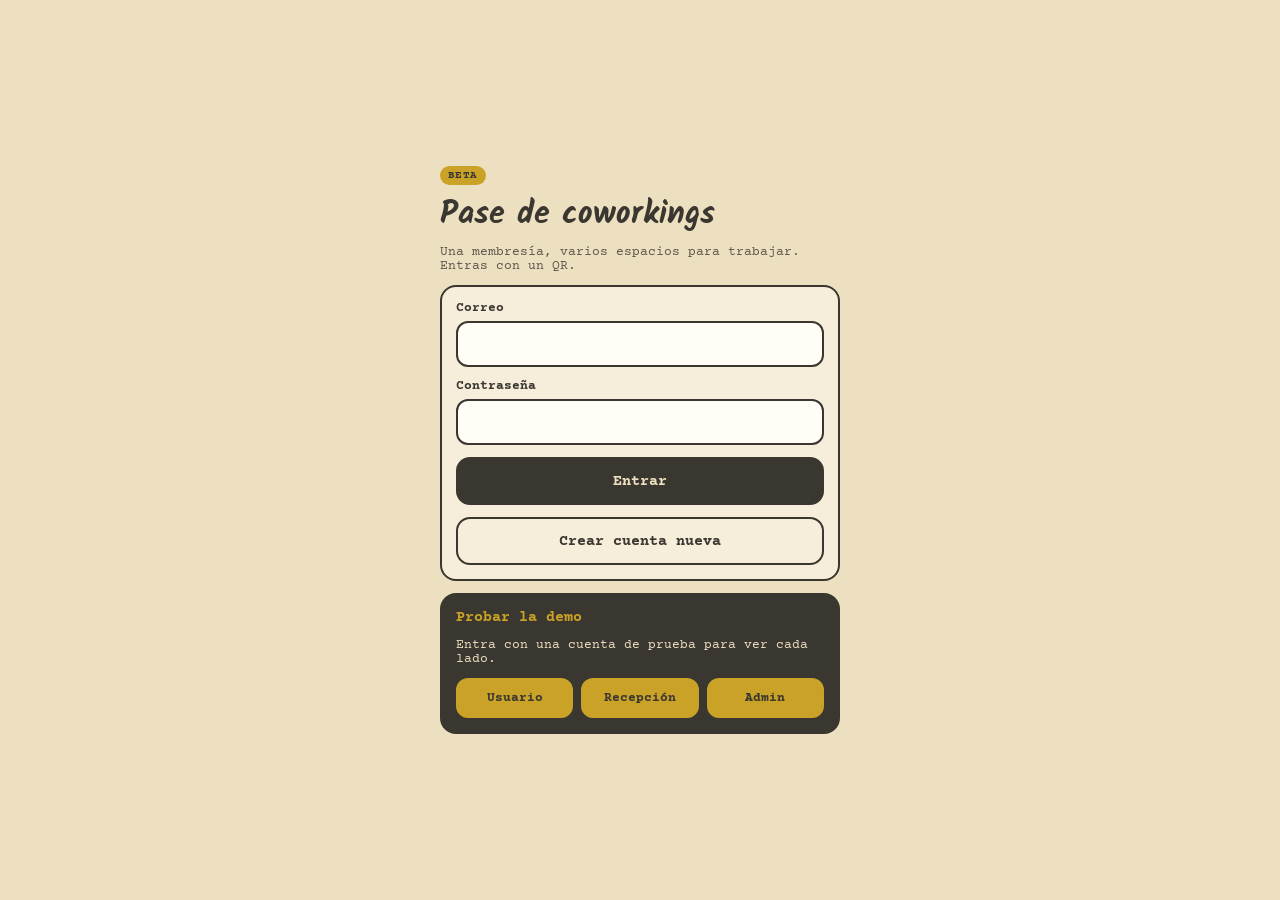
==== pase-coworkings/index.html @ 9e1a9e16 "Pase de coworkings: beta web (app, recepción y panel) Co-Authored-By: Claude Opus 5.5 <noreply@anthr" ====
<!doctype html>
<html lang="es">
<head>
  <meta charset="utf-8" />
  <meta name="viewport" content="width=device-width, initial-scale=1, viewport-fit=cover" />
  <meta name="theme-color" content="#3A3630" />
  <meta name="robots" content="noindex" />
  <title>Pase de coworkings · beta</title>
  <link rel="manifest" href="./manifest.webmanifest" />
  <link rel="icon" href="./icon.svg" type="image/svg+xml" />
  <link rel="apple-touch-icon" href="./icon-192.png" />
  <meta name="apple-mobile-web-app-capable" content="yes" />
  <link rel="preconnect" href="https://fonts.googleapis.com" />
  <link href="https://fonts.googleapis.com/css2?family=Courier+Prime:wght@400;700&family=Kalam:wght@400;700&display=swap" rel="stylesheet" />
  <script type="module" crossorigin src="/pase-coworkings/assets/index-Cu_GI__U.js"></script>
  <link rel="stylesheet" crossorigin href="/pase-coworkings/assets/index-BwUBbrNF.css">
</head>
<body>
  <div id="root"></div>
</body>
</html>
---- pase-coworkings/assets/index-BwUBbrNF.css ----
.leaflet-pane,.leaflet-tile,.leaflet-marker-icon,.leaflet-marker-shadow,.leaflet-tile-container,.leaflet-pane>svg,.leaflet-pane>canvas,.leaflet-zoom-box,.leaflet-image-layer,.leaflet-layer{position:absolute;left:0;top:0}.leaflet-container{overflow:hidden}.leaflet-tile,.leaflet-marker-icon,.leaflet-marker-shadow{-webkit-user-select:none;-moz-user-select:none;user-select:none;-webkit-user-drag:none}.leaflet-tile::selection{background:transparent}.leaflet-safari .leaflet-tile{image-rendering:-webkit-optimize-contrast}.leaflet-safari .leaflet-tile-container{width:1600px;height:1600px;-webkit-transform-origin:0 0}.leaflet-marker-icon,.leaflet-marker-shadow{display:block}.leaflet-container .leaflet-overlay-pane svg{max-width:none!important;max-height:none!important}.leaflet-container .leaflet-marker-pane img,.leaflet-container .leaflet-shadow-pane img,.leaflet-container .leaflet-tile-pane img,.leaflet-container img.leaflet-image-layer,.leaflet-container .leaflet-tile{max-width:none!important;max-height:none!important;width:auto;padding:0}.leaflet-container img.leaflet-tile{mix-blend-mode:plus-lighter}.leaflet-container.leaflet-touch-zoom{-ms-touch-action:pan-x pan-y;touch-action:pan-x pan-y}.leaflet-container.leaflet-touch-drag{-ms-touch-action:pinch-zoom;touch-action:none;touch-action:pinch-zoom}.leaflet-container.leaflet-touch-drag.leaflet-touch-zoom{-ms-touch-action:none;touch-action:none}.leaflet-container{-webkit-tap-highlight-color:transparent}.leaflet-container a{-webkit-tap-highlight-color:rgba(51,181,229,.4)}.leaflet-tile{filter:inherit;visibility:hidden}.leaflet-tile-loaded{visibility:inherit}.leaflet-zoom-box{width:0;height:0;-moz-box-sizing:border-box;box-sizing:border-box;z-index:800}.leaflet-overlay-pane svg{-moz-user-select:none}.leaflet-pane{z-index:400}.leaflet-tile-pane{z-index:200}.leaflet-overlay-pane{z-index:400}.leaflet-shadow-pane{z-index:500}.leaflet-marker-pane{z-index:600}.leaflet-tooltip-pane{z-index:650}.leaflet-popup-pane{z-index:700}.leaflet-map-pane canvas{z-index:100}.leaflet-map-pane svg{z-index:200}.leaflet-vml-shape{width:1px;height:1px}.lvml{behavior:url(#default#VML);display:inline-block;position:absolute}.leaflet-control{position:relative;z-index:800;pointer-events:visiblePainted;pointer-events:auto}.leaflet-top,.leaflet-bottom{position:absolute;z-index:1000;pointer-events:none}.leaflet-top{top:0}.leaflet-right{right:0}.leaflet-bottom{bottom:0}.leaflet-left{left:0}.leaflet-control{float:left;clear:both}.leaflet-right .leaflet-control{float:right}.leaflet-top .leaflet-control{margin-top:10px}.leaflet-bottom .leaflet-control{margin-bottom:10px}.leaflet-left .leaflet-control{margin-left:10px}.leaflet-right .leaflet-control{margin-right:10px}.leaflet-fade-anim .leaflet-popup{opacity:0;-webkit-transition:opacity .2s linear;-moz-transition:opacity .2s linear;transition:opacity .2s linear}.leaflet-fade-anim .leaflet-map-pane .leaflet-popup{opacity:1}.leaflet-zoom-animated{-webkit-transform-origin:0 0;-ms-transform-origin:0 0;transform-origin:0 0}svg.leaflet-zoom-animated{will-change:transform}.leaflet-zoom-anim .leaflet-zoom-animated{-webkit-transition:-webkit-transform .25s cubic-bezier(0,0,.25,1);-moz-transition:-moz-transform .25s cubic-bezier(0,0,.25,1);transition:transform .25s cubic-bezier(0,0,.25,1)}.leaflet-zoom-anim .leaflet-tile,.leaflet-pan-anim .leaflet-tile{-webkit-transition:none;-moz-transition:none;transition:none}.leaflet-zoom-anim .leaflet-zoom-hide{visibility:hidden}.leaflet-interactive{cursor:pointer}.leaflet-grab{cursor:-webkit-grab;cursor:-moz-grab;cursor:grab}.leaflet-crosshair,.leaflet-crosshair .leaflet-interactive{cursor:crosshair}.leaflet-popup-pane,.leaflet-control{cursor:auto}.leaflet-dragging .leaflet-grab,.leaflet-dragging .leaflet-grab .leaflet-interactive,.leaflet-dragging .leaflet-marker-draggable{cursor:move;cursor:-webkit-grabbing;cursor:-moz-grabbing;cursor:grabbing}.leaflet-marker-icon,.leaflet-marker-shadow,.leaflet-image-layer,.leaflet-pane>svg path,.leaflet-tile-container{pointer-events:none}.leaflet-marker-icon.leaflet-interactive,.leaflet-image-layer.leaflet-interactive,.leaflet-pane>svg path.leaflet-interactive,svg.leaflet-image-layer.leaflet-interactive path{pointer-events:visiblePainted;pointer-events:auto}.leaflet-container{background:#ddd;outline-offset:1px}.leaflet-container a{color:#0078a8}.leaflet-zoom-box{border:2px dotted #38f;background:#ffffff80}.leaflet-container{font-family:Helvetica Neue,Arial,Helvetica,sans-serif;font-size:12px;font-size:.75rem;line-height:1.5}.leaflet-bar{box-shadow:0 1px 5px #000000a6;border-radius:4px}.leaflet-bar a{background-color:#fff;border-bottom:1px solid #ccc;width:26px;height:26px;line-height:26px;display:block;text-align:center;text-decoration:none;color:#000}.leaflet-bar a,.leaflet-control-layers-toggle{background-position:50% 50%;background-repeat:no-repeat;display:block}.leaflet-bar a:hover,.leaflet-bar a:focus{background-color:#f4f4f4}.leaflet-bar a:first-child{border-top-left-radius:4px;border-top-right-radius:4px}.leaflet-bar a:last-child{border-bottom-left-radius:4px;border-bottom-right-radius:4px;border-bottom:none}.leaflet-bar a.leaflet-disabled{cursor:default;background-color:#f4f4f4;color:#bbb}.leaflet-touch .leaflet-bar a{width:30px;height:30px;line-height:30px}.leaflet-touch .leaflet-bar a:first-child{border-top-left-radius:2px;border-top-right-radius:2px}.leaflet-touch .leaflet-bar a:last-child{border-bottom-left-radius:2px;border-bottom-right-radius:2px}.leaflet-control-zoom-in,.leaflet-control-zoom-out{font:700 18px Lucida Console,Monaco,monospace;text-indent:1px}.leaflet-touch .leaflet-control-zoom-in,.leaflet-touch .leaflet-control-zoom-out{font-size:22px}.leaflet-control-layers{box-shadow:0 1px 5px #0006;background:#fff;border-radius:5px}.leaflet-control-layers-toggle{background-image:url([data-uri]);width:36px;height:36px}.leaflet-retina .leaflet-control-layers-toggle{background-image:url([data-uri]);background-size:26px 26px}.leaflet-touch .leaflet-control-layers-toggle{width:44px;height:44px}.leaflet-control-layers .leaflet-control-layers-list,.leaflet-control-layers-expanded .leaflet-control-layers-toggle{display:none}.leaflet-control-layers-expanded .leaflet-control-layers-list{display:block;position:relative}.leaflet-control-layers-expanded{padding:6px 10px 6px 6px;color:#333;background:#fff}.leaflet-control-layers-scrollbar{overflow-y:scroll;overflow-x:hidden;padding-right:5px}.leaflet-control-layers-selector{margin-top:2px;position:relative;top:1px}.leaflet-control-layers label{display:block;font-size:13px;font-size:1.08333em}.leaflet-control-layers-separator{height:0;border-top:1px solid #ddd;margin:5px -10px 5px -6px}.leaflet-default-icon-path{background-image:url([data-uri])}.leaflet-container .leaflet-control-attribution{background:#fff;background:#fffc;margin:0}.leaflet-control-attribution,.leaflet-control-scale-line{padding:0 5px;color:#333;line-height:1.4}.leaflet-control-attribution a{text-decoration:none}.leaflet-control-attribution a:hover,.leaflet-control-attribution a:focus{text-decoration:underline}.leaflet-attribution-flag{display:inline!important;vertical-align:baseline!important;width:1em;height:.6669em}.leaflet-left .leaflet-control-scale{margin-left:5px}.leaflet-bottom .leaflet-control-scale{margin-bottom:5px}.leaflet-control-scale-line{border:2px solid #777;border-top:none;line-height:1.1;padding:2px 5px 1px;white-space:nowrap;-moz-box-sizing:border-box;box-sizing:border-box;background:#fffc;text-shadow:1px 1px #fff}.leaflet-control-scale-line:not(:first-child){border-top:2px solid #777;border-bottom:none;margin-top:-2px}.leaflet-control-scale-line:not(:first-child):not(:last-child){border-bottom:2px solid #777}.leaflet-touch .leaflet-control-attribution,.leaflet-touch .leaflet-control-layers,.leaflet-touch .leaflet-bar{box-shadow:none}.leaflet-touch .leaflet-control-layers,.leaflet-touch .leaflet-bar{border:2px solid rgba(0,0,0,.2);background-clip:padding-box}.leaflet-popup{position:absolute;text-align:center;margin-bottom:20px}.leaflet-popup-content-wrapper{padding:1px;text-align:left;border-radius:12px}.leaflet-popup-content{margin:13px 24px 13px 20px;line-height:1.3;font-size:13px;font-size:1.08333em;min-height:1px}.leaflet-popup-content p{margin:1.3em 0}.leaflet-popup-tip-container{width:40px;height:20px;position:absolute;left:50%;margin-top:-1px;margin-left:-20px;overflow:hidden;pointer-events:none}.leaflet-popup-tip{width:17px;height:17px;padding:1px;margin:-10px auto 0;pointer-events:auto;-webkit-transform:rotate(45deg);-moz-transform:rotate(45deg);-ms-transform:rotate(45deg);transform:rotate(45deg)}.leaflet-popup-content-wrapper,.leaflet-popup-tip{background:#fff;color:#333;box-shadow:0 3px 14px #0006}.leaflet-container a.leaflet-popup-close-button{position:absolute;top:0;right:0;border:none;text-align:center;width:24px;height:24px;font:16px/24px Tahoma,Verdana,sans-serif;color:#757575;text-decoration:none;background:transparent}.leaflet-container a.leaflet-popup-close-button:hover,.leaflet-container a.leaflet-popup-close-button:focus{color:#585858}.leaflet-popup-scrolled{overflow:auto}.leaflet-oldie .leaflet-popup-content-wrapper{-ms-zoom:1}.leaflet-oldie .leaflet-popup-tip{width:24px;margin:0 auto;-ms-filter:"progid:DXImageTransform.Microsoft.Matrix(M11=0.70710678, M12=0.70710678, M21=-0.70710678, M22=0.70710678)";filter:progid:DXImageTransform.Microsoft.Matrix(M11=.70710678,M12=.70710678,M21=-.70710678,M22=.70710678)}.leaflet-oldie .leaflet-control-zoom,.leaflet-oldie .leaflet-control-layers,.leaflet-oldie .leaflet-popup-content-wrapper,.leaflet-oldie .leaflet-popup-tip{border:1px solid #999}.leaflet-div-icon{background:#fff;border:1px solid #666}.leaflet-tooltip{position:absolute;padding:6px;background-color:#fff;border:1px solid #fff;border-radius:3px;color:#222;white-space:nowrap;-webkit-user-select:none;-moz-user-select:none;-ms-user-select:none;user-select:none;pointer-events:none;box-shadow:0 1px 3px #0006}.leaflet-tooltip.leaflet-interactive{cursor:pointer;pointer-events:auto}.leaflet-tooltip-top:before,.leaflet-tooltip-bottom:before,.leaflet-tooltip-left:before,.leaflet-tooltip-right:before{position:absolute;pointer-events:none;border:6px solid transparent;background:transparent;content:""}.leaflet-tooltip-bottom{margin-top:6px}.leaflet-tooltip-top{margin-top:-6px}.leaflet-tooltip-bottom:before,.leaflet-tooltip-top:before{left:50%;margin-left:-6px}.leaflet-tooltip-top:before{bottom:0;margin-bottom:-12px;border-top-color:#fff}.leaflet-tooltip-bottom:before{top:0;margin-top:-12px;margin-left:-6px;border-bottom-color:#fff}.leaflet-tooltip-left{margin-left:-6px}.leaflet-tooltip-right{margin-left:6px}.leaflet-tooltip-left:before,.leaflet-tooltip-right:before{top:50%;margin-top:-6px}.leaflet-tooltip-left:before{right:0;margin-right:-12px;border-left-color:#fff}.leaflet-tooltip-right:before{left:0;margin-left:-12px;border-right-color:#fff}@media print{.leaflet-control{-webkit-print-color-adjust:exact;print-color-adjust:exact}}:root{--piedra: #3A3630;--dorado: #C9A227;--oxido: #B5651D;--verde: #5A8577;--pergamino: #EDE0C0;--rojo: #A8322A;--papel: #F6EEDA;--blanco: #FFFDF6;--gris: #5E574D;--linea: #D8CBA8}*{box-sizing:border-box}html,body,#root{margin:0;min-height:100%}body{background:var(--pergamino);color:var(--piedra);font-family:Courier Prime,ui-monospace,monospace;font-size:15px;-webkit-font-smoothing:antialiased}h1,h2,h3,.mano{font-family:Kalam,cursive;margin:0;line-height:1.15}h1{font-size:32px}h2{font-size:26px}h3{font-size:20px}button,input,select{font-family:inherit;font-size:15px}a{color:var(--piedra)}.btn{min-height:48px;padding:0 18px;border-radius:14px;border:2px solid var(--piedra);background:transparent;color:var(--piedra);font-weight:700;cursor:pointer;display:inline-flex;align-items:center;justify-content:center;gap:8px}.btn:disabled{opacity:.55;cursor:default}.btn.oscuro{background:var(--piedra);color:var(--pergamino)}.btn.dorado{background:var(--dorado);border-color:var(--dorado);color:var(--piedra)}.btn.chico{min-height:40px;padding:0 12px;font-size:13px;border-radius:12px}.btn.ancho{width:100%}.campo{display:flex;flex-direction:column;gap:6px}.campo label{font-size:13px;font-weight:700}.campo input,.campo select{min-height:46px;padding:0 12px;border-radius:12px;border:2px solid var(--piedra);background:var(--blanco);color:var(--piedra)}.tarjeta{background:var(--papel);border:2px solid var(--piedra);border-radius:16px;padding:14px}.tarjeta.oscura{background:var(--piedra);color:var(--pergamino);border-color:var(--piedra)}.pila{display:flex;flex-direction:column;gap:12px}.fila{display:flex;align-items:center;gap:12px}.entre{display:flex;justify-content:space-between;align-items:center;gap:12px}.suave{color:var(--gris);font-size:13px}.chip{font-size:13px;padding:5px 10px;border-radius:999px;background:var(--papel);border:1.5px solid var(--piedra)}.chips{display:flex;flex-wrap:wrap;gap:8px}.burbuja{flex:none;width:34px;height:34px;border-radius:50%;background:var(--rojo);color:#fff;display:inline-flex;align-items:center;justify-content:center;font-weight:700}.aviso{padding:12px 14px;border-radius:14px;background:var(--blanco);border:2px solid var(--verde)}.aviso.error{border-color:var(--rojo)}.aviso b{display:block;margin-bottom:2px}.etiqueta-beta{font-size:11px;font-weight:700;padding:3px 8px;border-radius:999px;background:var(--dorado);color:var(--piedra);letter-spacing:.04em}.movil{max-width:480px;margin:0 auto;min-height:100dvh;display:flex;flex-direction:column}.cabeza{display:flex;justify-content:space-between;align-items:center;padding:18px 18px 10px}.contador{display:flex;flex-direction:column;align-items:center;background:var(--piedra);color:var(--pergamino);border-radius:14px;padding:6px 12px;min-width:70px}.contador b{font-size:22px;color:var(--dorado);line-height:1.1}.contador span{font-size:11px}.cuerpo{flex:1;padding:0 18px 110px}.nav{position:fixed;left:0;right:0;bottom:0;background:var(--papel);border-top:2px solid var(--piedra);padding:8px 12px calc(10px + env(safe-area-inset-bottom))}.nav-in{max-width:480px;margin:0 auto;display:grid;grid-template-columns:repeat(3,minmax(0,1fr));gap:8px}.nav button{min-height:54px;border:none;border-radius:12px;background:transparent;color:var(--piedra);font-weight:700;font-size:12px;display:flex;flex-direction:column;align-items:center;justify-content:center;gap:2px;cursor:pointer}.nav button.activo{background:var(--piedra);color:var(--pergamino)}.mapa{height:300px;border-radius:18px;border:2px solid var(--piedra);overflow:hidden}.pin{width:34px;height:34px;border-radius:50%;background:var(--rojo);color:#fff;border:3px solid var(--piedra);display:flex;align-items:center;justify-content:center;font:700 14px Courier Prime,monospace}.yo{width:20px;height:20px;border-radius:50%;background:var(--dorado);border:4px solid var(--piedra)}.espacio-btn{width:100%;text-align:left;cursor:pointer;display:flex;gap:14px;align-items:flex-start;color:var(--piedra)}.qr-caja{background:var(--blanco);border:3px solid var(--piedra);border-radius:20px;padding:14px;align-self:center}.qr-caja img{display:block;width:260px;height:260px;image-rendering:pixelated}.cuenta{width:36px;height:36px;border-radius:50%;background:var(--dorado);display:inline-flex;align-items:center;justify-content:center;font-weight:700}.lector{border-radius:18px;overflow:hidden;background:var(--piedra);min-height:220px}.lector video{width:100%!important;display:block}.panel{display:flex;flex-wrap:wrap;min-height:100dvh}.lateral{flex:1 1 220px;background:var(--piedra);color:var(--pergamino);padding:24px 18px;display:flex;flex-direction:column;gap:18px}.lateral button{text-align:left;background:transparent;border:none;color:var(--pergamino);padding:10px 12px;border-radius:10px;cursor:pointer;font-weight:700;min-height:44px}.lateral button.activo{background:var(--dorado);color:var(--piedra)}.contenido{flex:999 1 560px;min-width:0;padding:28px}.contenido-in{max-width:1040px;display:flex;flex-direction:column;gap:24px}.kpis{display:flex;flex-wrap:wrap;gap:14px}.kpi{flex:1 1 180px}.kpi b{display:block;font-size:32px}.tabla-caja{overflow-x:auto;border:2px solid var(--piedra);border-radius:16px;background:var(--blanco)}table{width:100%;min-width:560px;border-collapse:collapse;font-size:14px}th{background:var(--piedra);color:var(--pergamino);text-align:left;padding:11px 14px}td{padding:11px 14px;border-top:1px solid var(--linea)}td.num,th.num{text-align:right}.rejilla{display:grid;grid-template-columns:repeat(auto-fit,minmax(220px,1fr));gap:12px}.centro{min-height:100dvh;display:flex;align-items:center;justify-content:center;padding:24px}.login{width:100%;max-width:400px}
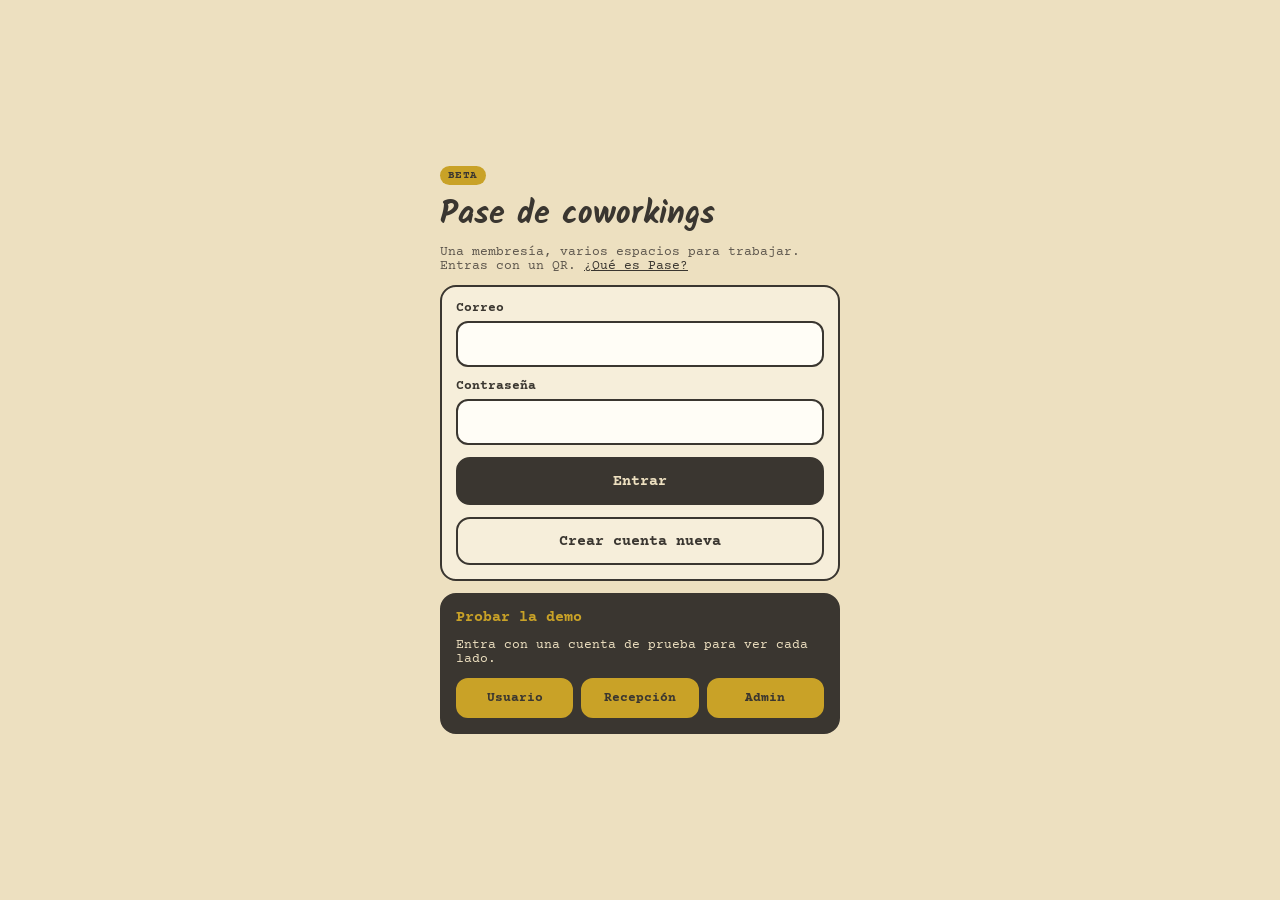
==== commit 5caf8238: "Pase de coworkings: página /conoce con lista de espera y calificación de visitas Co-Authored-By: Cla" ====
--- a/pase-coworkings/index.html
+++ b/pase-coworkings/index.html
@@ -12,8 +12,10 @@
   <meta name="apple-mobile-web-app-capable" content="yes" />
   <link rel="preconnect" href="https://fonts.googleapis.com" />
   <link href="https://fonts.googleapis.com/css2?family=Courier+Prime:wght@400;700&family=Kalam:wght@400;700&display=swap" rel="stylesheet" />
-  <script type="module" crossorigin src="/pase-coworkings/assets/index-Cu_GI__U.js"></script>
-  <link rel="stylesheet" crossorigin href="/pase-coworkings/assets/index-BwUBbrNF.css">
+  <script type="module" crossorigin src="/pase-coworkings/assets/app-CLPq0F2H.js"></script>
+  <link rel="modulepreload" crossorigin href="/pase-coworkings/assets/supabase-BnSnANxF.js">
+  <link rel="stylesheet" crossorigin href="/pase-coworkings/assets/supabase-DQPVo5IX.css">
+  <link rel="stylesheet" crossorigin href="/pase-coworkings/assets/app-CIGW-MKW.css">
 </head>
 <body>
   <div id="root"></div>
--- a/pase-coworkings/assets/supabase-DQPVo5IX.css
+++ b/pase-coworkings/assets/supabase-DQPVo5IX.css
@@ -0,0 +1 @@
+:root{--piedra: #3A3630;--dorado: #C9A227;--oxido: #B5651D;--verde: #5A8577;--pergamino: #EDE0C0;--rojo: #A8322A;--papel: #F6EEDA;--blanco: #FFFDF6;--gris: #5E574D;--linea: #D8CBA8}*{box-sizing:border-box}html,body,#root{margin:0;min-height:100%}body{background:var(--pergamino);color:var(--piedra);font-family:Courier Prime,ui-monospace,monospace;font-size:15px;-webkit-font-smoothing:antialiased}h1,h2,h3,.mano{font-family:Kalam,cursive;margin:0;line-height:1.15}h1{font-size:32px}h2{font-size:26px}h3{font-size:20px}button,input,select{font-family:inherit;font-size:15px}a{color:var(--piedra)}.btn{min-height:48px;padding:0 18px;border-radius:14px;border:2px solid var(--piedra);background:transparent;color:var(--piedra);font-weight:700;cursor:pointer;display:inline-flex;align-items:center;justify-content:center;gap:8px}.btn:disabled{opacity:.55;cursor:default}.btn.oscuro{background:var(--piedra);color:var(--pergamino)}.btn.dorado{background:var(--dorado);border-color:var(--dorado);color:var(--piedra)}.btn.chico{min-height:40px;padding:0 12px;font-size:13px;border-radius:12px}.btn.ancho{width:100%}.campo{display:flex;flex-direction:column;gap:6px}.campo label{font-size:13px;font-weight:700}.campo input,.campo select{min-height:46px;padding:0 12px;border-radius:12px;border:2px solid var(--piedra);background:var(--blanco);color:var(--piedra)}.tarjeta{background:var(--papel);border:2px solid var(--piedra);border-radius:16px;padding:14px}.tarjeta.oscura{background:var(--piedra);color:var(--pergamino);border-color:var(--piedra)}.pila{display:flex;flex-direction:column;gap:12px}.fila{display:flex;align-items:center;gap:12px}.entre{display:flex;justify-content:space-between;align-items:center;gap:12px}.suave{color:var(--gris);font-size:13px}.chip{font-size:13px;padding:5px 10px;border-radius:999px;background:var(--papel);border:1.5px solid var(--piedra)}.chips{display:flex;flex-wrap:wrap;gap:8px}.burbuja{flex:none;width:34px;height:34px;border-radius:50%;background:var(--rojo);color:#fff;display:inline-flex;align-items:center;justify-content:center;font-weight:700}.aviso{padding:12px 14px;border-radius:14px;background:var(--blanco);border:2px solid var(--verde)}.aviso.error{border-color:var(--rojo)}.aviso b{display:block;margin-bottom:2px}.etiqueta-beta{font-size:11px;font-weight:700;padding:3px 8px;border-radius:999px;background:var(--dorado);color:var(--piedra);letter-spacing:.04em}.movil{max-width:480px;margin:0 auto;min-height:100dvh;display:flex;flex-direction:column}.cabeza{display:flex;justify-content:space-between;align-items:center;padding:18px 18px 10px}.contador{display:flex;flex-direction:column;align-items:center;background:var(--piedra);color:var(--pergamino);border-radius:14px;padding:6px 12px;min-width:70px}.contador b{font-size:22px;color:var(--dorado);line-height:1.1}.contador span{font-size:11px}.cuerpo{flex:1;padding:0 18px 110px}.nav{position:fixed;left:0;right:0;bottom:0;background:var(--papel);border-top:2px solid var(--piedra);padding:8px 12px calc(10px + env(safe-area-inset-bottom))}.nav-in{max-width:480px;margin:0 auto;display:grid;grid-template-columns:repeat(3,minmax(0,1fr));gap:8px}.nav button{min-height:54px;border:none;border-radius:12px;background:transparent;color:var(--piedra);font-weight:700;font-size:12px;display:flex;flex-direction:column;align-items:center;justify-content:center;gap:2px;cursor:pointer}.nav button.activo{background:var(--piedra);color:var(--pergamino)}.mapa{height:300px;border-radius:18px;border:2px solid var(--piedra);overflow:hidden}.pin{width:34px;height:34px;border-radius:50%;background:var(--rojo);color:#fff;border:3px solid var(--piedra);display:flex;align-items:center;justify-content:center;font:700 14px Courier Prime,monospace}.yo{width:20px;height:20px;border-radius:50%;background:var(--dorado);border:4px solid var(--piedra)}.espacio-btn{width:100%;text-align:left;cursor:pointer;display:flex;gap:14px;align-items:flex-start;color:var(--piedra)}.qr-caja{background:var(--blanco);border:3px solid var(--piedra);border-radius:20px;padding:14px;align-self:center}.qr-caja img{display:block;width:260px;height:260px;image-rendering:pixelated}.cuenta{width:36px;height:36px;border-radius:50%;background:var(--dorado);display:inline-flex;align-items:center;justify-content:center;font-weight:700}.lector{border-radius:18px;overflow:hidden;background:var(--piedra);min-height:220px}.lector video{width:100%!important;display:block}.panel{display:flex;flex-wrap:wrap;min-height:100dvh}.lateral{flex:1 1 220px;background:var(--piedra);color:var(--pergamino);padding:24px 18px;display:flex;flex-direction:column;gap:18px}.lateral button{text-align:left;background:transparent;border:none;color:var(--pergamino);padding:10px 12px;border-radius:10px;cursor:pointer;font-weight:700;min-height:44px}.lateral button.activo{background:var(--dorado);color:var(--piedra)}.contenido{flex:999 1 560px;min-width:0;padding:28px}.contenido-in{max-width:1040px;display:flex;flex-direction:column;gap:24px}.kpis{display:flex;flex-wrap:wrap;gap:14px}.kpi{flex:1 1 180px}.kpi b{display:block;font-size:32px}.tabla-caja{overflow-x:auto;border:2px solid var(--piedra);border-radius:16px;background:var(--blanco)}table{width:100%;min-width:560px;border-collapse:collapse;font-size:14px}th{background:var(--piedra);color:var(--pergamino);text-align:left;padding:11px 14px}td{padding:11px 14px;border-top:1px solid var(--linea)}td.num,th.num{text-align:right}.rejilla{display:grid;grid-template-columns:repeat(auto-fit,minmax(220px,1fr));gap:12px}.centro{min-height:100dvh;display:flex;align-items:center;justify-content:center;padding:24px}.login{width:100%;max-width:400px}
--- a/pase-coworkings/assets/app-CIGW-MKW.css
+++ b/pase-coworkings/assets/app-CIGW-MKW.css
@@ -0,0 +1 @@
+.leaflet-pane,.leaflet-tile,.leaflet-marker-icon,.leaflet-marker-shadow,.leaflet-tile-container,.leaflet-pane>svg,.leaflet-pane>canvas,.leaflet-zoom-box,.leaflet-image-layer,.leaflet-layer{position:absolute;left:0;top:0}.leaflet-container{overflow:hidden}.leaflet-tile,.leaflet-marker-icon,.leaflet-marker-shadow{-webkit-user-select:none;-moz-user-select:none;user-select:none;-webkit-user-drag:none}.leaflet-tile::selection{background:transparent}.leaflet-safari .leaflet-tile{image-rendering:-webkit-optimize-contrast}.leaflet-safari .leaflet-tile-container{width:1600px;height:1600px;-webkit-transform-origin:0 0}.leaflet-marker-icon,.leaflet-marker-shadow{display:block}.leaflet-container .leaflet-overlay-pane svg{max-width:none!important;max-height:none!important}.leaflet-container .leaflet-marker-pane img,.leaflet-container .leaflet-shadow-pane img,.leaflet-container .leaflet-tile-pane img,.leaflet-container img.leaflet-image-layer,.leaflet-container .leaflet-tile{max-width:none!important;max-height:none!important;width:auto;padding:0}.leaflet-container img.leaflet-tile{mix-blend-mode:plus-lighter}.leaflet-container.leaflet-touch-zoom{-ms-touch-action:pan-x pan-y;touch-action:pan-x pan-y}.leaflet-container.leaflet-touch-drag{-ms-touch-action:pinch-zoom;touch-action:none;touch-action:pinch-zoom}.leaflet-container.leaflet-touch-drag.leaflet-touch-zoom{-ms-touch-action:none;touch-action:none}.leaflet-container{-webkit-tap-highlight-color:transparent}.leaflet-container a{-webkit-tap-highlight-color:rgba(51,181,229,.4)}.leaflet-tile{filter:inherit;visibility:hidden}.leaflet-tile-loaded{visibility:inherit}.leaflet-zoom-box{width:0;height:0;-moz-box-sizing:border-box;box-sizing:border-box;z-index:800}.leaflet-overlay-pane svg{-moz-user-select:none}.leaflet-pane{z-index:400}.leaflet-tile-pane{z-index:200}.leaflet-overlay-pane{z-index:400}.leaflet-shadow-pane{z-index:500}.leaflet-marker-pane{z-index:600}.leaflet-tooltip-pane{z-index:650}.leaflet-popup-pane{z-index:700}.leaflet-map-pane canvas{z-index:100}.leaflet-map-pane svg{z-index:200}.leaflet-vml-shape{width:1px;height:1px}.lvml{behavior:url(#default#VML);display:inline-block;position:absolute}.leaflet-control{position:relative;z-index:800;pointer-events:visiblePainted;pointer-events:auto}.leaflet-top,.leaflet-bottom{position:absolute;z-index:1000;pointer-events:none}.leaflet-top{top:0}.leaflet-right{right:0}.leaflet-bottom{bottom:0}.leaflet-left{left:0}.leaflet-control{float:left;clear:both}.leaflet-right .leaflet-control{float:right}.leaflet-top .leaflet-control{margin-top:10px}.leaflet-bottom .leaflet-control{margin-bottom:10px}.leaflet-left .leaflet-control{margin-left:10px}.leaflet-right .leaflet-control{margin-right:10px}.leaflet-fade-anim .leaflet-popup{opacity:0;-webkit-transition:opacity .2s linear;-moz-transition:opacity .2s linear;transition:opacity .2s linear}.leaflet-fade-anim .leaflet-map-pane .leaflet-popup{opacity:1}.leaflet-zoom-animated{-webkit-transform-origin:0 0;-ms-transform-origin:0 0;transform-origin:0 0}svg.leaflet-zoom-animated{will-change:transform}.leaflet-zoom-anim .leaflet-zoom-animated{-webkit-transition:-webkit-transform .25s cubic-bezier(0,0,.25,1);-moz-transition:-moz-transform .25s cubic-bezier(0,0,.25,1);transition:transform .25s cubic-bezier(0,0,.25,1)}.leaflet-zoom-anim .leaflet-tile,.leaflet-pan-anim .leaflet-tile{-webkit-transition:none;-moz-transition:none;transition:none}.leaflet-zoom-anim .leaflet-zoom-hide{visibility:hidden}.leaflet-interactive{cursor:pointer}.leaflet-grab{cursor:-webkit-grab;cursor:-moz-grab;cursor:grab}.leaflet-crosshair,.leaflet-crosshair .leaflet-interactive{cursor:crosshair}.leaflet-popup-pane,.leaflet-control{cursor:auto}.leaflet-dragging .leaflet-grab,.leaflet-dragging .leaflet-grab .leaflet-interactive,.leaflet-dragging .leaflet-marker-draggable{cursor:move;cursor:-webkit-grabbing;cursor:-moz-grabbing;cursor:grabbing}.leaflet-marker-icon,.leaflet-marker-shadow,.leaflet-image-layer,.leaflet-pane>svg path,.leaflet-tile-container{pointer-events:none}.leaflet-marker-icon.leaflet-interactive,.leaflet-image-layer.leaflet-interactive,.leaflet-pane>svg path.leaflet-interactive,svg.leaflet-image-layer.leaflet-interactive path{pointer-events:visiblePainted;pointer-events:auto}.leaflet-container{background:#ddd;outline-offset:1px}.leaflet-container a{color:#0078a8}.leaflet-zoom-box{border:2px dotted #38f;background:#ffffff80}.leaflet-container{font-family:Helvetica Neue,Arial,Helvetica,sans-serif;font-size:12px;font-size:.75rem;line-height:1.5}.leaflet-bar{box-shadow:0 1px 5px #000000a6;border-radius:4px}.leaflet-bar a{background-color:#fff;border-bottom:1px solid #ccc;width:26px;height:26px;line-height:26px;display:block;text-align:center;text-decoration:none;color:#000}.leaflet-bar a,.leaflet-control-layers-toggle{background-position:50% 50%;background-repeat:no-repeat;display:block}.leaflet-bar a:hover,.leaflet-bar a:focus{background-color:#f4f4f4}.leaflet-bar a:first-child{border-top-left-radius:4px;border-top-right-radius:4px}.leaflet-bar a:last-child{border-bottom-left-radius:4px;border-bottom-right-radius:4px;border-bottom:none}.leaflet-bar a.leaflet-disabled{cursor:default;background-color:#f4f4f4;color:#bbb}.leaflet-touch .leaflet-bar a{width:30px;height:30px;line-height:30px}.leaflet-touch .leaflet-bar a:first-child{border-top-left-radius:2px;border-top-right-radius:2px}.leaflet-touch .leaflet-bar a:last-child{border-bottom-left-radius:2px;border-bottom-right-radius:2px}.leaflet-control-zoom-in,.leaflet-control-zoom-out{font:700 18px Lucida Console,Monaco,monospace;text-indent:1px}.leaflet-touch .leaflet-control-zoom-in,.leaflet-touch .leaflet-control-zoom-out{font-size:22px}.leaflet-control-layers{box-shadow:0 1px 5px #0006;background:#fff;border-radius:5px}.leaflet-control-layers-toggle{background-image:url([data-uri]);width:36px;height:36px}.leaflet-retina .leaflet-control-layers-toggle{background-image:url([data-uri]);background-size:26px 26px}.leaflet-touch .leaflet-control-layers-toggle{width:44px;height:44px}.leaflet-control-layers .leaflet-control-layers-list,.leaflet-control-layers-expanded .leaflet-control-layers-toggle{display:none}.leaflet-control-layers-expanded .leaflet-control-layers-list{display:block;position:relative}.leaflet-control-layers-expanded{padding:6px 10px 6px 6px;color:#333;background:#fff}.leaflet-control-layers-scrollbar{overflow-y:scroll;overflow-x:hidden;padding-right:5px}.leaflet-control-layers-selector{margin-top:2px;position:relative;top:1px}.leaflet-control-layers label{display:block;font-size:13px;font-size:1.08333em}.leaflet-control-layers-separator{height:0;border-top:1px solid #ddd;margin:5px -10px 5px -6px}.leaflet-default-icon-path{background-image:url([data-uri])}.leaflet-container .leaflet-control-attribution{background:#fff;background:#fffc;margin:0}.leaflet-control-attribution,.leaflet-control-scale-line{padding:0 5px;color:#333;line-height:1.4}.leaflet-control-attribution a{text-decoration:none}.leaflet-control-attribution a:hover,.leaflet-control-attribution a:focus{text-decoration:underline}.leaflet-attribution-flag{display:inline!important;vertical-align:baseline!important;width:1em;height:.6669em}.leaflet-left .leaflet-control-scale{margin-left:5px}.leaflet-bottom .leaflet-control-scale{margin-bottom:5px}.leaflet-control-scale-line{border:2px solid #777;border-top:none;line-height:1.1;padding:2px 5px 1px;white-space:nowrap;-moz-box-sizing:border-box;box-sizing:border-box;background:#fffc;text-shadow:1px 1px #fff}.leaflet-control-scale-line:not(:first-child){border-top:2px solid #777;border-bottom:none;margin-top:-2px}.leaflet-control-scale-line:not(:first-child):not(:last-child){border-bottom:2px solid #777}.leaflet-touch .leaflet-control-attribution,.leaflet-touch .leaflet-control-layers,.leaflet-touch .leaflet-bar{box-shadow:none}.leaflet-touch .leaflet-control-layers,.leaflet-touch .leaflet-bar{border:2px solid rgba(0,0,0,.2);background-clip:padding-box}.leaflet-popup{position:absolute;text-align:center;margin-bottom:20px}.leaflet-popup-content-wrapper{padding:1px;text-align:left;border-radius:12px}.leaflet-popup-content{margin:13px 24px 13px 20px;line-height:1.3;font-size:13px;font-size:1.08333em;min-height:1px}.leaflet-popup-content p{margin:1.3em 0}.leaflet-popup-tip-container{width:40px;height:20px;position:absolute;left:50%;margin-top:-1px;margin-left:-20px;overflow:hidden;pointer-events:none}.leaflet-popup-tip{width:17px;height:17px;padding:1px;margin:-10px auto 0;pointer-events:auto;-webkit-transform:rotate(45deg);-moz-transform:rotate(45deg);-ms-transform:rotate(45deg);transform:rotate(45deg)}.leaflet-popup-content-wrapper,.leaflet-popup-tip{background:#fff;color:#333;box-shadow:0 3px 14px #0006}.leaflet-container a.leaflet-popup-close-button{position:absolute;top:0;right:0;border:none;text-align:center;width:24px;height:24px;font:16px/24px Tahoma,Verdana,sans-serif;color:#757575;text-decoration:none;background:transparent}.leaflet-container a.leaflet-popup-close-button:hover,.leaflet-container a.leaflet-popup-close-button:focus{color:#585858}.leaflet-popup-scrolled{overflow:auto}.leaflet-oldie .leaflet-popup-content-wrapper{-ms-zoom:1}.leaflet-oldie .leaflet-popup-tip{width:24px;margin:0 auto;-ms-filter:"progid:DXImageTransform.Microsoft.Matrix(M11=0.70710678, M12=0.70710678, M21=-0.70710678, M22=0.70710678)";filter:progid:DXImageTransform.Microsoft.Matrix(M11=.70710678,M12=.70710678,M21=-.70710678,M22=.70710678)}.leaflet-oldie .leaflet-control-zoom,.leaflet-oldie .leaflet-control-layers,.leaflet-oldie .leaflet-popup-content-wrapper,.leaflet-oldie .leaflet-popup-tip{border:1px solid #999}.leaflet-div-icon{background:#fff;border:1px solid #666}.leaflet-tooltip{position:absolute;padding:6px;background-color:#fff;border:1px solid #fff;border-radius:3px;color:#222;white-space:nowrap;-webkit-user-select:none;-moz-user-select:none;-ms-user-select:none;user-select:none;pointer-events:none;box-shadow:0 1px 3px #0006}.leaflet-tooltip.leaflet-interactive{cursor:pointer;pointer-events:auto}.leaflet-tooltip-top:before,.leaflet-tooltip-bottom:before,.leaflet-tooltip-left:before,.leaflet-tooltip-right:before{position:absolute;pointer-events:none;border:6px solid transparent;background:transparent;content:""}.leaflet-tooltip-bottom{margin-top:6px}.leaflet-tooltip-top{margin-top:-6px}.leaflet-tooltip-bottom:before,.leaflet-tooltip-top:before{left:50%;margin-left:-6px}.leaflet-tooltip-top:before{bottom:0;margin-bottom:-12px;border-top-color:#fff}.leaflet-tooltip-bottom:before{top:0;margin-top:-12px;margin-left:-6px;border-bottom-color:#fff}.leaflet-tooltip-left{margin-left:-6px}.leaflet-tooltip-right{margin-left:6px}.leaflet-tooltip-left:before,.leaflet-tooltip-right:before{top:50%;margin-top:-6px}.leaflet-tooltip-left:before{right:0;margin-right:-12px;border-left-color:#fff}.leaflet-tooltip-right:before{left:0;margin-left:-12px;border-right-color:#fff}@media print{.leaflet-control{-webkit-print-color-adjust:exact;print-color-adjust:exact}}
